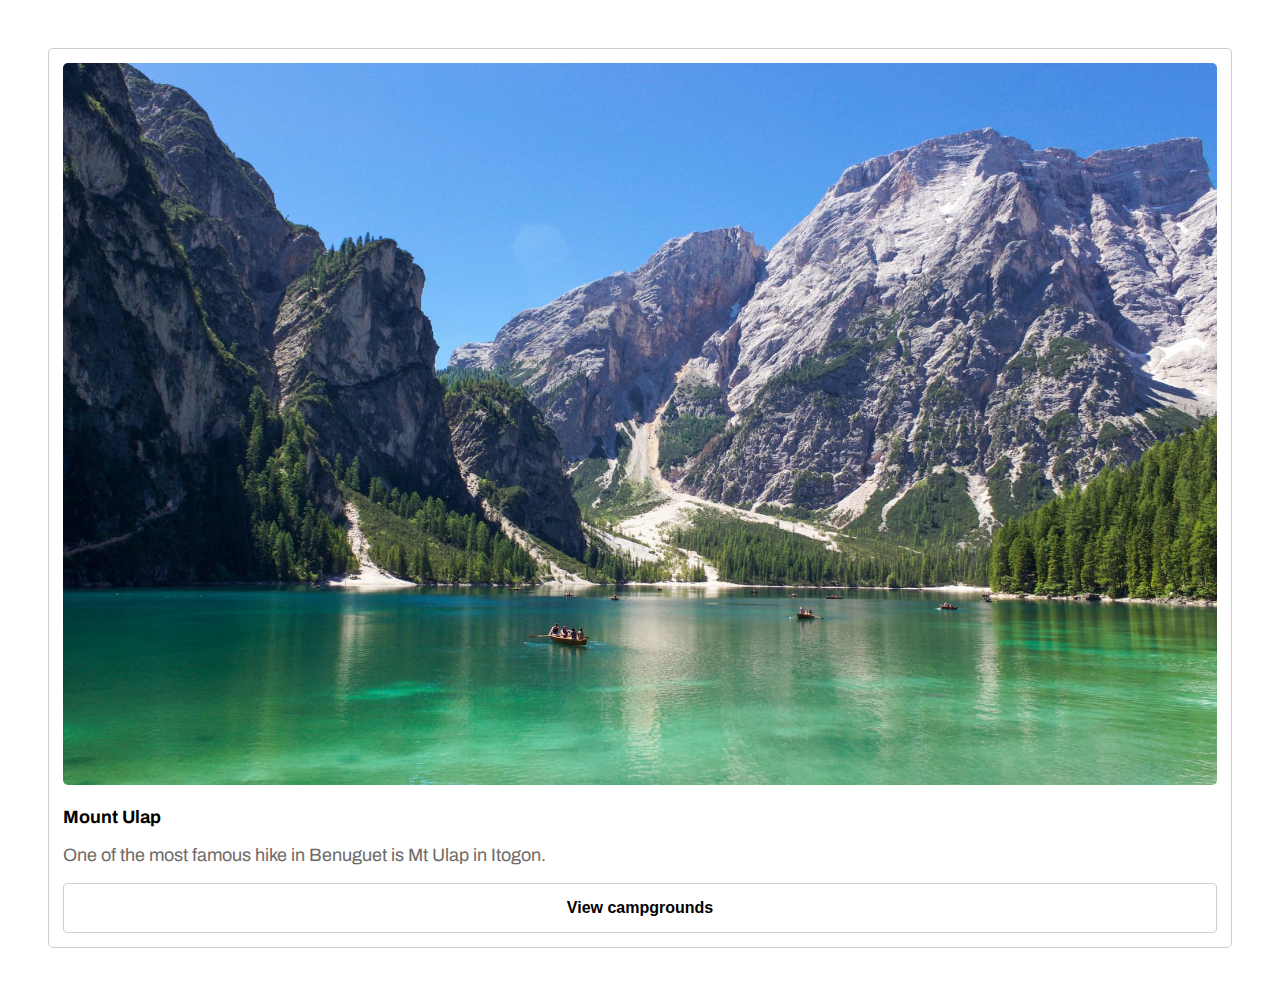
==== index.html @ 1876991d "added cards" ====
<!DOCTYPE html>
<html lang="en">
  <head>
    <meta charset="UTF-8" />
    <meta name="viewport" content="width=device-width, initial-scale=1.0" />
    <title>Document</title>
    <link rel="preconnect" href="https://fonts.googleapis.com" />
    <link rel="preconnect" href="https://fonts.gstatic.com" crossorigin />
    <link
      href="https://fonts.googleapis.com/css2?family=Archivo:wght@400;500;700&display=swap"
      rel="stylesheet"
    />
    <link rel="stylesheet" href="styles.css" />
  </head>
  <body style="padding: 4rem">
    <div class="card">
      <div class="card__header">
        <img
          src="Assets/Camp Images/High Quality Images/Buloy Springs.jpg"
          alt=""
        />
      </div>
      <div class="card__body">
        <p class="card__body-heading">Mount Ulap</p>
        <p>One of the most famous hike in Benuguet is Mt Ulap in Itogon.</p>
        <button class="btn btn--secondary">View campgrounds</button>
      </div>
    </div>
  </body>
</html>
---- styles.css ----
html {
  font-size: 62.5%;
}

*,
*::before,
*::after {
  box-sizing: border-box;
}

.block {
  max-width: 120rem;
  margin: 0 auto;
  padding: 0 2rem;
}

.container {
  max-width: 100rem;
  margin: 0 auto;
  padding: 0 2rem;
}

body {
  font-family: "Archivo", sans-serif;
  font-size: 1.6rem;
  color: #6e6b66;
}

h1, h2 {
  color: #000000;
}

h1 {
  font-size: 3.7rem;
}

h2 {
  font-size: 3rem;
}

@media screen and (min-width: 768px) {
  h1 {
    font-size: 4.8rem;
  }
  h2 {
    font-size: 4rem;
  }
  body {
    font-size: 1.8rem;
  }
}
.list {
  list-style: none;
  padding-left: 0;
}
.list.list--checkmark li {
  margin-bottom: 1rem;
  white-space: nowrap;
}
.list.list--checkmark li::before {
  content: url(Assets/Checkmark.svg);
  vertical-align: middle;
  padding-right: 1rem;
}

.btn {
  width: 17rem;
  height: 6rem;
  border: none;
  text-align: center;
  border-radius: 4px;
  color: white;
  font-weight: 700;
  background: #000000;
  white-space: nowrap;
  font-size: 1.6rem;
  transition: 0.2s ease-in-out;
}
.btn:hover {
  cursor: pointer;
  background-color: white;
  color: black;
  border: 1px solid #000000;
}
.btn--secondary {
  background-color: transparent;
  color: #000000;
  border: 1px solid #d1cdce;
  width: 100%;
}
.btn--secondary:hover {
  background-color: #000000;
  color: white;
  border: none;
}

.input-group {
  border: 1px solid #d1cdce;
  border-radius: 4px;
  white-space: nowrap;
  overflow: hidden;
  width: -moz-fit-content;
  width: fit-content;
}
.input-group img {
  vertical-align: middle;
  margin-left: 1.3rem;
}
.input-group .input {
  height: 4rem;
  padding: 2rem;
  padding-left: 1rem;
  font-size: 1.4rem;
  outline: 0;
  border: none;
}

.card {
  border: 1px solid #d1cdce;
  padding: 1.4rem;
  border-radius: 5px;
}
.card .card__header img {
  width: 100%;
  -o-object-fit: cover;
     object-fit: cover;
  border-radius: 5px;
}
.card .card__body .card__body-heading {
  font-weight: bold;
  color: #000000;
}
.card .card__body .btn {
  height: 5rem;
  overflow: hidden;
}/*# sourceMappingURL=styles.css.map */
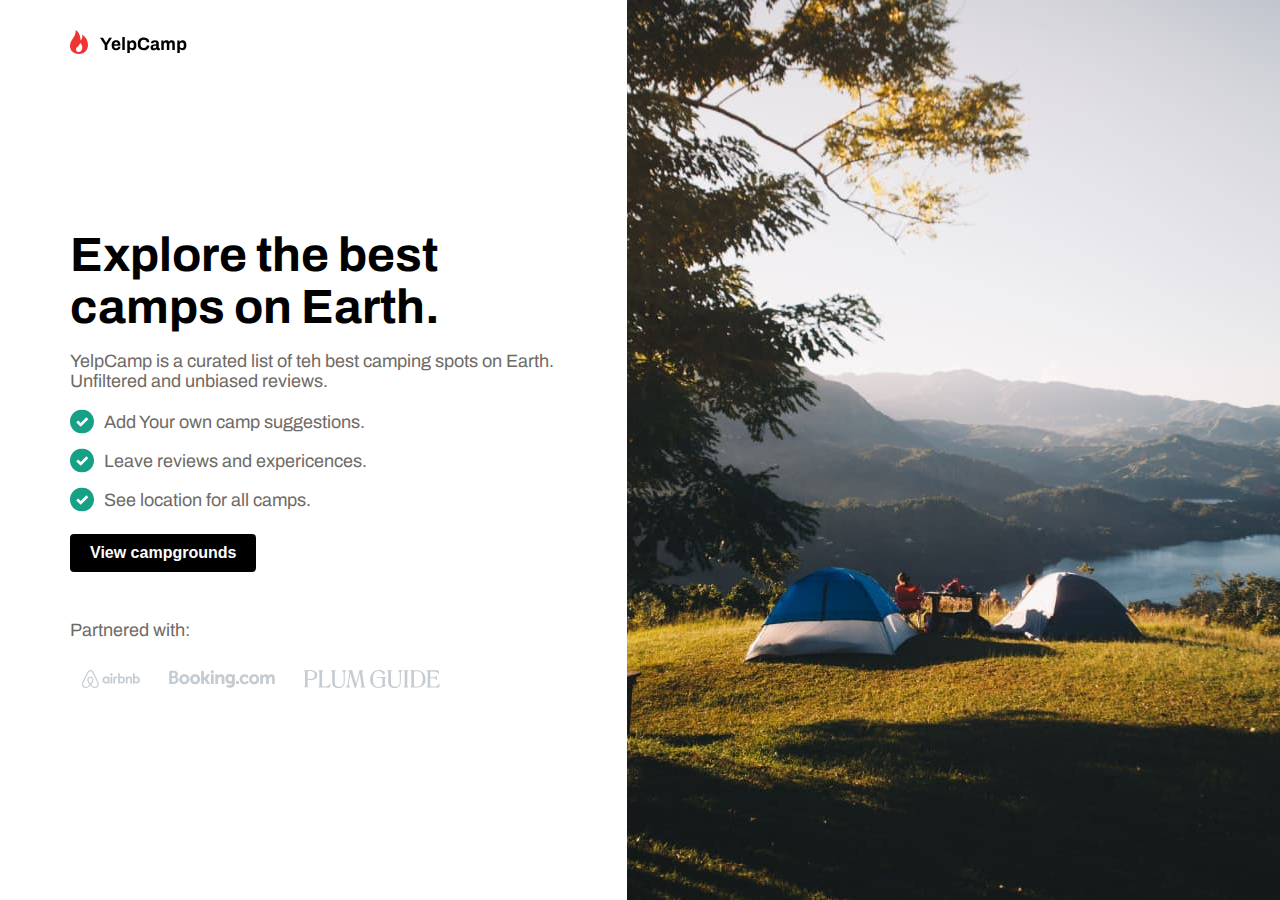
==== commit 434df45a: "added hero_section" ====
--- a/index.html
+++ b/index.html
@@ -10,21 +10,40 @@
       href="https://fonts.googleapis.com/css2?family=Archivo:wght@400;500;700&display=swap"
       rel="stylesheet"
     />
+    <link rel="stylesheet" href="https://unpkg.com/aos@next/dist/aos.css" />
     <link rel="stylesheet" href="styles.css" />
   </head>
-  <body style="padding: 4rem">
-    <div class="card">
-      <div class="card__header">
-        <img
-          src="Assets/Camp Images/High Quality Images/Buloy Springs.jpg"
-          alt=""
-        />
+  <body style="margin: 0;" >
+    
+    <img class="logo" src="Assets/Logo.svg" alt="">
+    <section class="hero">
+      <div class="hero__image">
+        
       </div>
-      <div class="card__body">
-        <p class="card__body-heading">Mount Ulap</p>
-        <p>One of the most famous hike in Benuguet is Mt Ulap in Itogon.</p>
-        <button class="btn btn--secondary">View campgrounds</button>
+
+      <div class="hero__content">
+        <img class="logo" src="Assets/Logo.svg" alt="">
+        <h1>Explore the best camps on Earth.</h1>
+        <p>YelpCamp is a curated list of teh best camping spots on Earth. Unfiltered and unbiased reviews.</p>
+        <ul class="list list--checkmark">
+          <li>Add Your own camp suggestions.</li>
+          <li>Leave reviews and expericences.</li>
+          <li>See location for all camps.</li>
+      </ul>
+      <button class="btn">View campgrounds</button>
+      <div class="partners">
+        <p>Partnered with: </p>
+        <img src="Assets/Airbnb.svg" alt="">
+        <img src="Assets/Booking.svg" alt="">
+        <img src="Assets/Plum Guide.svg" alt="">
       </div>
     </div>
+    </section>
+    
+    <script src="main.js"></script>
+    <script src="https://unpkg.com/aos@next/dist/aos.js"></script>
+    <script>
+      AOS.init();
+    </script>
   </body>
 </html>
--- a/styles.css
+++ b/styles.css
@@ -15,9 +15,8 @@
 }
 
 .container {
-  max-width: 100rem;
+  max-width: 114rem;
   margin: 0 auto;
-  padding: 0 2rem;
 }
 
 body {
@@ -64,8 +63,7 @@
 }
 
 .btn {
-  width: 17rem;
-  height: 6rem;
+  padding: 1rem 2rem;
   border: none;
   text-align: center;
   border-radius: 4px;
@@ -120,11 +118,19 @@
   padding: 1.4rem;
   border-radius: 5px;
 }
+.card .card__header {
+  overflow: hidden;
+  border-radius: 5px;
+}
 .card .card__header img {
   width: 100%;
   -o-object-fit: cover;
      object-fit: cover;
   border-radius: 5px;
+  transition: 0.5s;
+}
+.card .card__header img:hover {
+  transform: scale(1.2);
 }
 .card .card__body .card__body-heading {
   font-weight: bold;
@@ -133,4 +139,102 @@
 .card .card__body .btn {
   height: 5rem;
   overflow: hidden;
+}
+
+.collapsible__content {
+  display: none;
+}
+
+.collapsible--expanded .collapsible__content {
+  display: block;
+}
+
+.nav .img__wrapper {
+  display: flex;
+  justify-content: space-between;
+  align-items: center;
+  margin-bottom: 2rem;
+}
+.nav .nav__items li {
+  margin-bottom: 2rem;
+}
+.nav .nav__items li .btn {
+  width: 100%;
+  height: 5rem;
+}
+@media screen and (min-width: 768px) {
+  .nav {
+    display: flex;
+    justify-content: space-between;
+    align-items: center;
+  }
+  .nav .img__wrapper .hamburger {
+    display: none;
+  }
+  .nav .nav__items {
+    display: flex;
+    align-items: center;
+  }
+  .nav .nav__items li {
+    margin-bottom: 0;
+    margin-left: 2rem;
+  }
+  .nav .nav__items li:hover {
+    color: #000000;
+  }
+}
+
+.logo {
+  margin: 2rem;
+}
+
+.hero .hero__image {
+  content: url(Assets/hero_mobile.jpg);
+  width: 100%;
+}
+@media screen and (min-width: 768px) {
+  .hero .hero__image {
+    content: url(Assets/Hero_Image.jpg);
+    width: 51vw;
+    height: 100vh;
+    -o-object-fit: cover;
+       object-fit: cover;
+  }
+}
+.hero .hero__content {
+  padding: 2rem;
+}
+.hero .hero__content .logo {
+  display: none;
+}
+.hero .hero__content .partners {
+  padding-top: 3rem;
+}
+@media screen and (min-width: 768px) {
+  .hero {
+    display: flex;
+    justify-content: space-between;
+    align-items: center;
+    flex-direction: row-reverse;
+  }
+  .hero .hero__content {
+    position: relative;
+    padding-left: 7rem;
+    padding-right: 4rem;
+  }
+  .hero .hero__content .logo {
+    display: block;
+    position: fixed;
+    top: 1rem;
+    left: 5rem;
+  }
+  .hero .hero__content h1 {
+    margin-bottom: 0;
+  }
+}
+
+@media screen and (min-width: 768px) {
+  .logo {
+    display: none;
+  }
 }/*# sourceMappingURL=styles.css.map */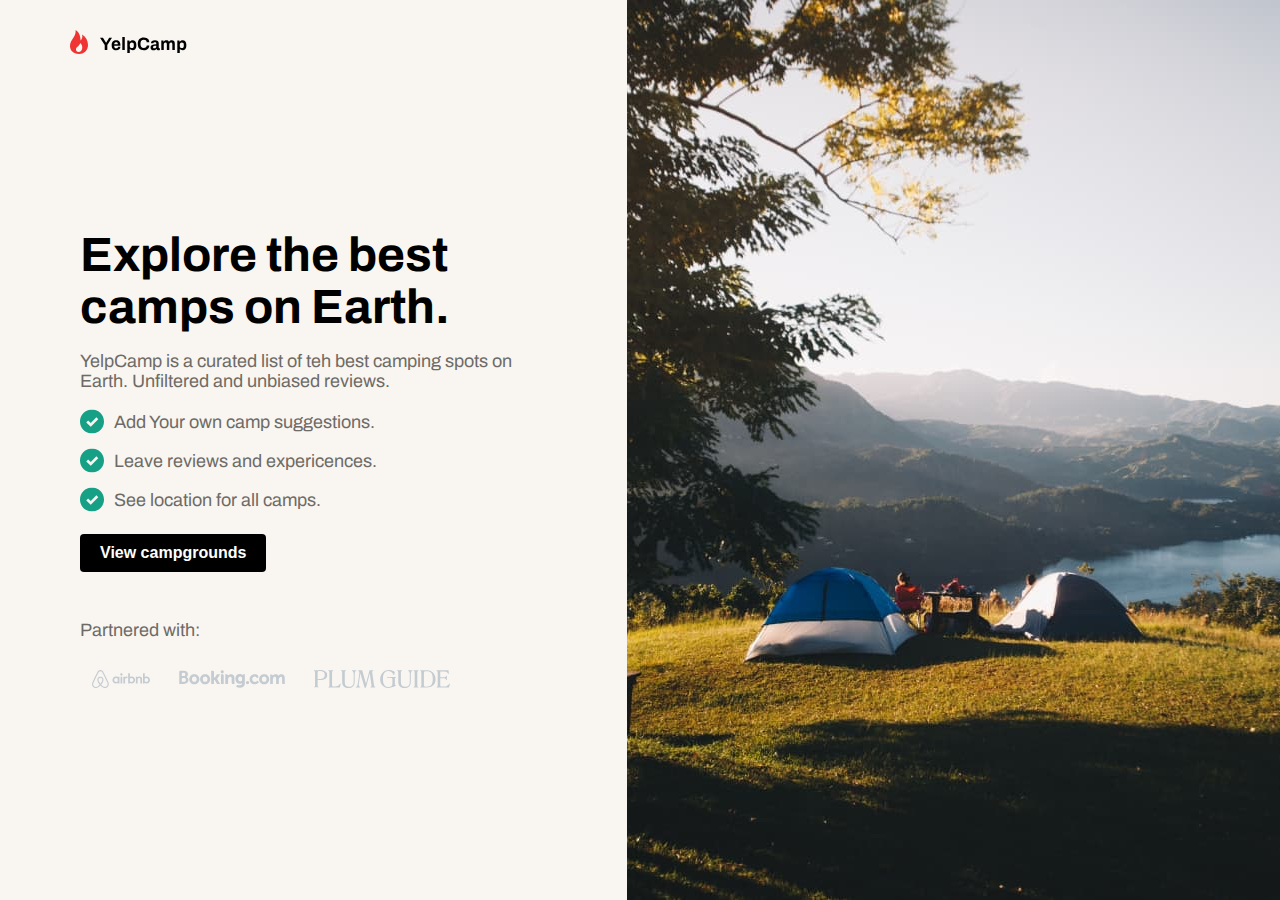
==== commit f08c4751: "added search section" ====
--- a/index.html
+++ b/index.html
@@ -13,33 +13,34 @@
     <link rel="stylesheet" href="https://unpkg.com/aos@next/dist/aos.css" />
     <link rel="stylesheet" href="styles.css" />
   </head>
-  <body style="margin: 0;" >
-    
-    <img class="logo" src="Assets/Logo.svg" alt="">
+  <body style="margin: 0; background-color: #f9f6f1;">
+    <img class="logo" src="Assets/Logo.svg" alt="" />
+
     <section class="hero">
-      <div class="hero__image">
-        
-      </div>
+      <div class="hero__image"></div>
 
       <div class="hero__content">
-        <img class="logo" src="Assets/Logo.svg" alt="">
+        <img class="logo" src="Assets/Logo.svg" alt="" />
         <h1>Explore the best camps on Earth.</h1>
-        <p>YelpCamp is a curated list of teh best camping spots on Earth. Unfiltered and unbiased reviews.</p>
+        <p>
+          YelpCamp is a curated list of teh best camping spots on Earth.
+          Unfiltered and unbiased reviews.
+        </p>
         <ul class="list list--checkmark">
           <li>Add Your own camp suggestions.</li>
           <li>Leave reviews and expericences.</li>
           <li>See location for all camps.</li>
-      </ul>
-      <button class="btn">View campgrounds</button>
-      <div class="partners">
-        <p>Partnered with: </p>
-        <img src="Assets/Airbnb.svg" alt="">
-        <img src="Assets/Booking.svg" alt="">
-        <img src="Assets/Plum Guide.svg" alt="">
+        </ul>
+        <button class="btn">View campgrounds</button>
+        <div class="partners">
+          <p>Partnered with:</p>
+          <img src="Assets/Airbnb.svg" alt="" />
+          <img src="Assets/Booking.svg" alt="" />
+          <img src="Assets/Plum Guide.svg" alt="" />
+        </div>
       </div>
-    </div>
     </section>
-    
+
     <script src="main.js"></script>
     <script src="https://unpkg.com/aos@next/dist/aos.js"></script>
     <script>
--- a/styles.css
+++ b/styles.css
@@ -141,6 +141,45 @@
   overflow: hidden;
 }
 
+.search {
+  background: #f9f6f1;
+}
+.search .search__content {
+  padding: 4rem;
+}
+.search .search__content h2 {
+  margin-bottom: 0;
+}
+.search .search__content .input-group {
+  background-color: #fff;
+  width: 100%;
+  margin-bottom: 1rem;
+}
+.search .search__content .input-group .input {
+  width: 100%;
+}
+.search .search__content .btn {
+  width: 100%;
+}
+@media screen and (min-width: 768px) {
+  .search .search__content {
+    width: 50%;
+  }
+  .search .search__content .input-group {
+    width: 60%;
+  }
+  .search .search__content .btn {
+    width: 23%;
+    height: -moz-max-content;
+    height: max-content;
+    margin-left: 1rem;
+    padding: 1.21rem 2rem;
+  }
+  .search .search__content .input_plus_btn {
+    display: flex;
+  }
+}
+
 .collapsible__content {
   display: none;
 }
@@ -219,8 +258,8 @@
   }
   .hero .hero__content {
     position: relative;
-    padding-left: 7rem;
-    padding-right: 4rem;
+    padding-left: 8rem;
+    padding-right: 7rem;
   }
   .hero .hero__content .logo {
     display: block;
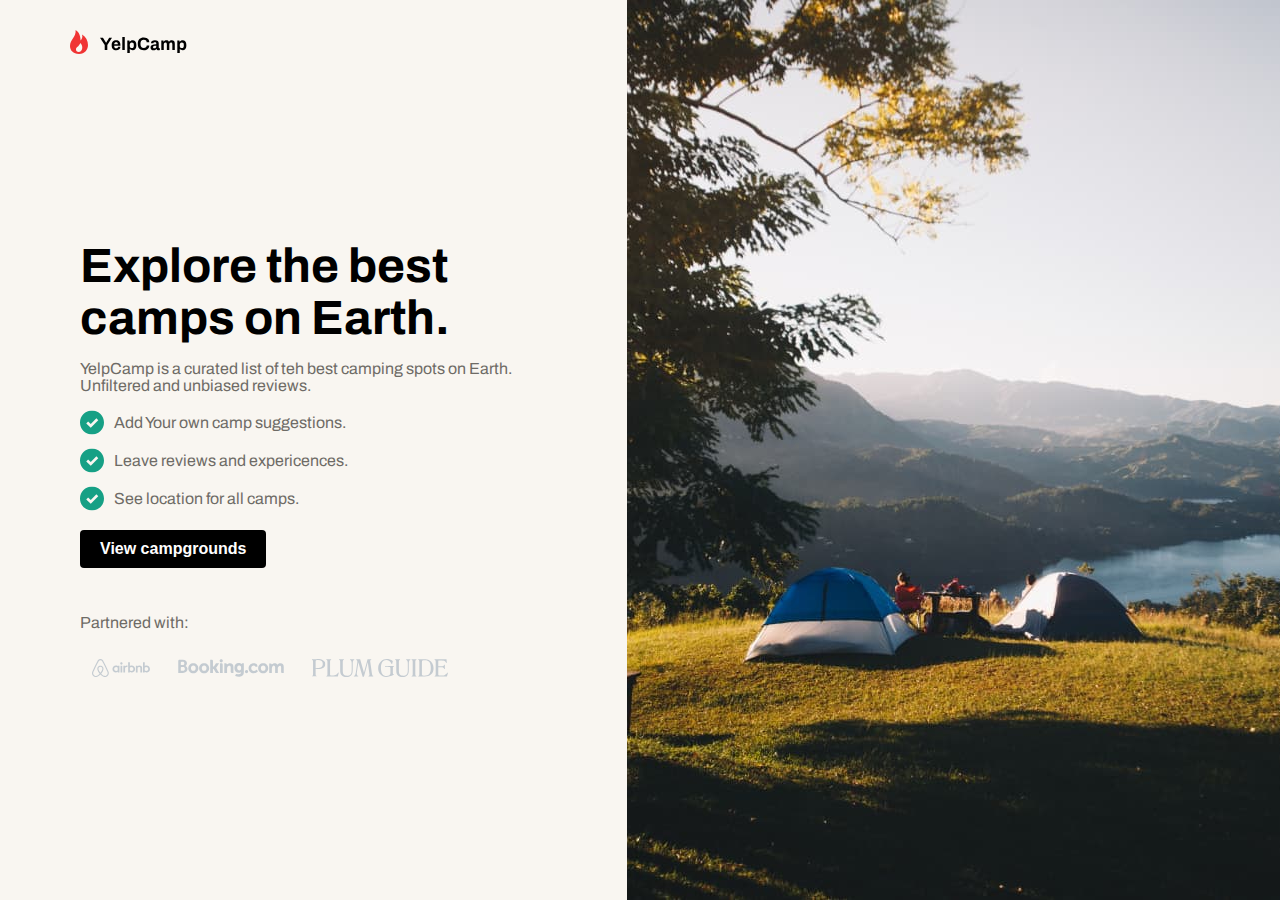
==== commit c813213f: "added campgrounds" ====
--- a/index.html
+++ b/index.html
@@ -3,7 +3,7 @@
   <head>
     <meta charset="UTF-8" />
     <meta name="viewport" content="width=device-width, initial-scale=1.0" />
-    <title>Document</title>
+    <title>YelpCamp</title>
     <link rel="preconnect" href="https://fonts.googleapis.com" />
     <link rel="preconnect" href="https://fonts.gstatic.com" crossorigin />
     <link
@@ -14,13 +14,13 @@
     <link rel="stylesheet" href="styles.css" />
   </head>
   <body style="margin: 0; background-color: #f9f6f1;">
-    <img class="logo" src="Assets/Logo.svg" alt="" />
+    <a href="/" class="link"><img class="logo" src="Assets/Logo.svg" alt="" /></a>
 
     <section class="hero">
       <div class="hero__image"></div>
 
       <div class="hero__content">
-        <img class="logo" src="Assets/Logo.svg" alt="" />
+        <a href="/" class="link"><img class="logo" src="Assets/Logo.svg" alt="" /></a>
         <h1>Explore the best camps on Earth.</h1>
         <p>
           YelpCamp is a curated list of teh best camping spots on Earth.
@@ -31,7 +31,7 @@
           <li>Leave reviews and expericences.</li>
           <li>See location for all camps.</li>
         </ul>
-        <button class="btn">View campgrounds</button>
+        <a href="campgrounds.html" class="link"><button class="btn">View campgrounds</button></a>
         <div class="partners">
           <p>Partnered with:</p>
           <img src="Assets/Airbnb.svg" alt="" />
--- a/styles.css
+++ b/styles.css
@@ -11,7 +11,8 @@
 .block {
   max-width: 120rem;
   margin: 0 auto;
-  padding: 0 2rem;
+  --padding-vertical: 6rem;
+  padding: var(--padding-vertical) 2rem;
 }
 
 .container {
@@ -21,7 +22,7 @@
 
 body {
   font-family: "Archivo", sans-serif;
-  font-size: 1.6rem;
+  font-size: 1.4rem;
   color: #6e6b66;
 }
 
@@ -45,9 +46,14 @@
     font-size: 4rem;
   }
   body {
-    font-size: 1.8rem;
-  }
-}
+    font-size: 1.6rem;
+  }
+}
+.link {
+  text-decoration: none;
+  color: inherit;
+}
+
 .list {
   list-style: none;
   padding-left: 0;
@@ -144,6 +150,11 @@
 .search {
   background: #f9f6f1;
 }
+.search.container {
+  margin-left: 1.5rem;
+  margin-right: 1.5rem;
+  border-radius: 4px;
+}
 .search .search__content {
   padding: 4rem;
 }
@@ -162,6 +173,13 @@
   width: 100%;
 }
 @media screen and (min-width: 768px) {
+  .search {
+    padding-left: 0rem;
+    padding-right: 0rem;
+  }
+  .search.container {
+    margin: 0 auto;
+  }
   .search .search__content {
     width: 50%;
   }
@@ -188,6 +206,12 @@
   display: block;
 }
 
+.nav {
+  padding-top: 3rem;
+  padding-bottom: 3rem;
+  padding-left: 1.5rem;
+  padding-right: 1.5rem;
+}
 .nav .img__wrapper {
   display: flex;
   justify-content: space-between;
@@ -203,6 +227,8 @@
 }
 @media screen and (min-width: 768px) {
   .nav {
+    padding-left: 0rem;
+    padding-right: 0rem;
     display: flex;
     justify-content: space-between;
     align-items: center;
@@ -276,4 +302,17 @@
   .logo {
     display: none;
   }
+}
+.grid {
+  display: grid;
+}
+@media screen and (min-width: 768px) {
+  .grid.grid--2x3 {
+    grid-template-columns: repeat(3, 1fr);
+    grid-template-rows: repeat(2, 1fr);
+  }
+}
+
+.showcase .grid {
+  gap: 3rem;
 }/*# sourceMappingURL=styles.css.map */